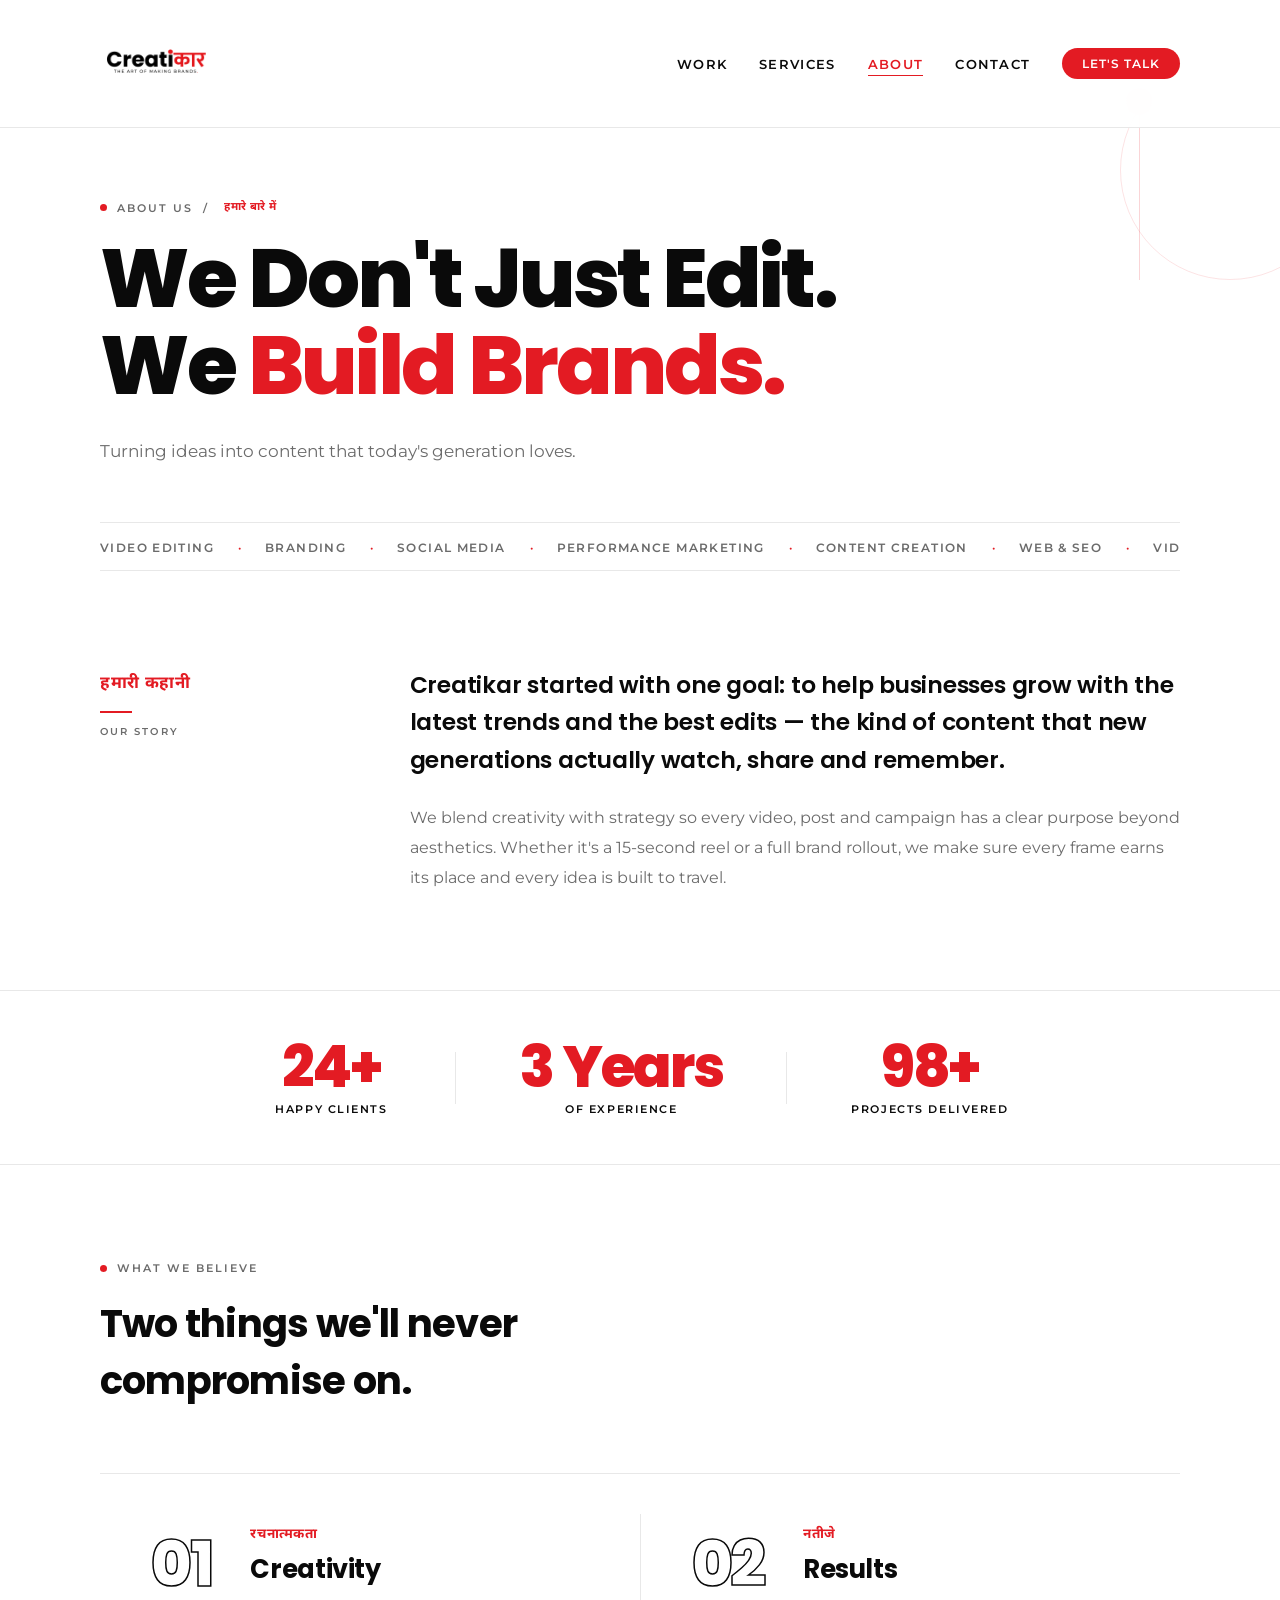
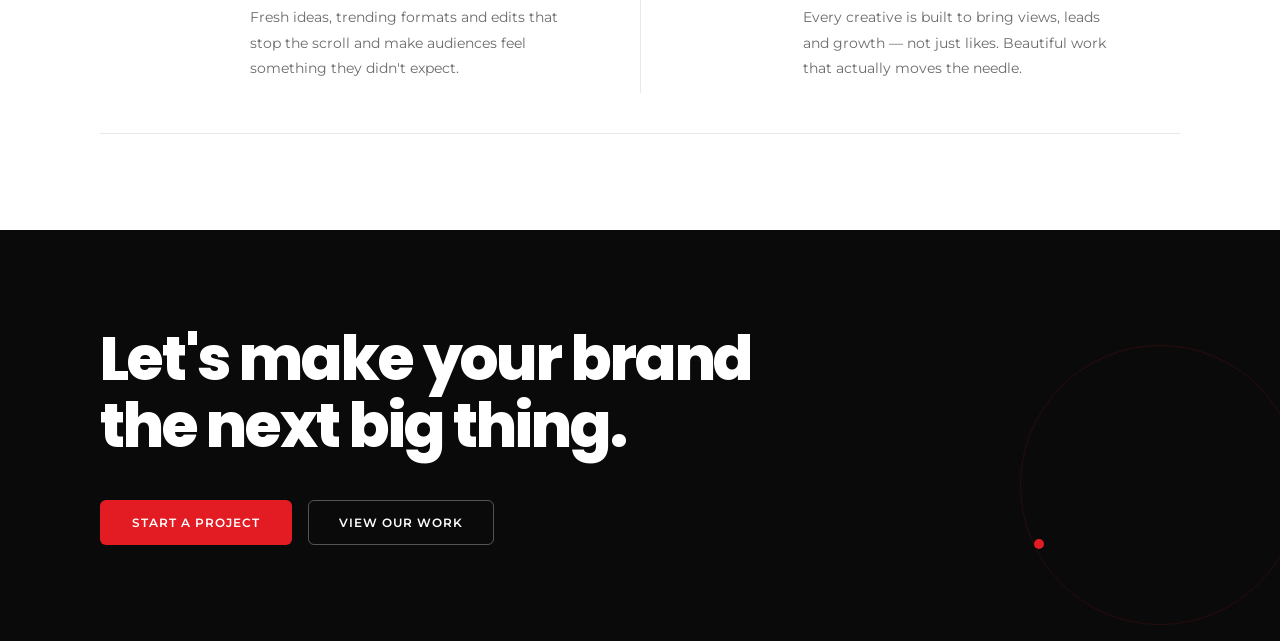
==== about.html @ d61cc908 "Initial commit: Creatikar agency website" ====
<!DOCTYPE html>
<html lang="en">
<head>
  <meta charset="UTF-8" />
  <meta name="viewport" content="width=device-width, initial-scale=1.0" />
  <title>About — Creatikar</title>

  <link rel="preconnect" href="https://fonts.googleapis.com" />
  <link rel="preconnect" href="https://fonts.gstatic.com" crossorigin />
  <link
    href="https://fonts.googleapis.com/css2?family=Poppins:wght@400;600;700;800&family=Montserrat:wght@400;500;600&family=Noto+Sans+Devanagari:wght@700&display=swap"
    rel="stylesheet"
  />

  <link rel="stylesheet" href="style.css" />
  <link rel="stylesheet" href="about.css" />
</head>
<body>

  <!-- ══════════════════ NAVBAR ══════════════════ -->
  <nav class="navbar" role="navigation" aria-label="Main navigation">
    <div class="container navbar__inner">
      <a href="index.html" class="logo" aria-label="Creatikar home">
        <img src="logo.jpg" alt="Creatikar" class="logo__img" />
      </a>

      <button class="hamburger" id="hamburger" aria-label="Toggle menu" aria-expanded="false">
        <span></span><span></span><span></span>
      </button>

      <ul class="nav__links" id="navLinks" role="list">
        <li><a href="index.html#work"    class="nav__link">Work</a></li>
        <li><a href="services.html"      class="nav__link">Services</a></li>
        <li><a href="about.html"         class="nav__link nav__link--active">About</a></li>
        <li><a href="contact.html" class="nav__link">Contact</a></li>
        <li><a href="contact.html" class="btn btn--pill">Let's Talk</a></li>
      </ul>
    </div>
  </nav>

  <!-- ══════════════════ HERO ══════════════════ -->
  <section class="abt-hero" aria-label="About hero">

    <!-- Decorative geometric shapes -->
    <div class="geo geo--circle"  aria-hidden="true"></div>
    <div class="geo geo--line"    aria-hidden="true"></div>
    <div class="geo geo--dot"     aria-hidden="true"></div>

    <div class="container abt-hero__inner">
      <div class="abt-hero__content">
        <p class="eyebrow animate fade-up delay-1">
          <span class="eyebrow__dot"></span>
          ABOUT US &nbsp;/&nbsp; <span class="deva">हमारे बारे में</span>
        </p>

        <h1 class="abt-hero__headline animate fade-up delay-2">
          We Don't Just Edit.<br />
          We <span class="red">Build Brands.</span>
        </h1>

        <p class="abt-hero__sub animate fade-up delay-3">
          Turning ideas into content that today's generation loves.
        </p>
      </div>

      <!-- Scrolling marquee strip -->
      <div class="marquee-wrap animate fade-up delay-4" aria-hidden="true">
        <div class="marquee__track">
          <span>Video Editing</span><span class="marquee__sep">·</span>
          <span>Branding</span><span class="marquee__sep">·</span>
          <span>Social Media</span><span class="marquee__sep">·</span>
          <span>Performance Marketing</span><span class="marquee__sep">·</span>
          <span>Content Creation</span><span class="marquee__sep">·</span>
          <span>Web &amp; SEO</span><span class="marquee__sep">·</span>
          <!-- repeat for seamless loop -->
          <span>Video Editing</span><span class="marquee__sep">·</span>
          <span>Branding</span><span class="marquee__sep">·</span>
          <span>Social Media</span><span class="marquee__sep">·</span>
          <span>Performance Marketing</span><span class="marquee__sep">·</span>
          <span>Content Creation</span><span class="marquee__sep">·</span>
          <span>Web &amp; SEO</span><span class="marquee__sep">·</span>
        </div>
      </div>
    </div>
  </section>

  <!-- ══════════════════ OUR STORY ══════════════════ -->
  <section class="story" aria-labelledby="story-heading">
    <div class="container story__grid">

      <!-- Left label col -->
      <div class="story__label-col animate fade-up delay-1">
        <p class="story__label">
          <span class="deva">हमारी कहानी</span>
        </p>
        <div class="story__redline"></div>
        <p class="story__sublabel">OUR STORY</p>
      </div>

      <!-- Right text col -->
      <div class="story__text animate fade-up delay-2">
        <p class="story__para story__para--lead" id="story-heading">
          Creatikar started with one goal: to help businesses grow with the latest trends and the best edits — the kind of content that new generations actually watch, share and remember.
        </p>
        <p class="story__para">
          We blend creativity with strategy so every video, post and campaign has a clear purpose beyond aesthetics. Whether it's a 15-second reel or a full brand rollout, we make sure every frame earns its place and every idea is built to travel.
        </p>
      </div>
    </div>
  </section>

  <!-- ══════════════════ NUMBERS STRIP ══════════════════ -->
  <div class="numbers-strip" aria-label="Agency statistics">
    <div class="container numbers-strip__inner">

      <div class="nstat">
        <span class="nstat__num" data-target="25" data-suffix="+">0+</span>
        <span class="nstat__label">Happy Clients</span>
      </div>

      <div class="nstat__divider" aria-hidden="true"></div>

      <div class="nstat">
        <span class="nstat__num" data-target="3" data-prefix="" data-suffix=" Years">0 Years</span>
        <span class="nstat__label">of Experience</span>
      </div>

      <div class="nstat__divider" aria-hidden="true"></div>

      <div class="nstat">
        <span class="nstat__num" data-target="100" data-suffix="+">0+</span>
        <span class="nstat__label">Projects Delivered</span>
      </div>

    </div>
  </div>

  <!-- ══════════════════ WHAT WE BELIEVE ══════════════════ -->
  <section class="values" aria-labelledby="values-heading">
    <div class="container">
      <p class="eyebrow animate fade-up delay-1">
        <span class="eyebrow__dot"></span>WHAT WE BELIEVE
      </p>
      <h2 class="values__heading animate fade-up delay-2" id="values-heading">
        Two things we'll never compromise on.
      </h2>

      <div class="values__grid animate fade-up delay-3">

        <div class="value-block" tabindex="0">
          <span class="value-block__num">01</span>
          <div class="value-block__body">
            <p class="value-block__deva deva">रचनात्मकता</p>
            <h3 class="value-block__name">Creativity</h3>
            <p class="value-block__desc">Fresh ideas, trending formats and edits that stop the scroll and make audiences feel something they didn't expect.</p>
          </div>
        </div>

        <div class="values__vline" aria-hidden="true"></div>

        <div class="value-block" tabindex="0">
          <span class="value-block__num">02</span>
          <div class="value-block__body">
            <p class="value-block__deva deva">नतीजे</p>
            <h3 class="value-block__name">Results</h3>
            <p class="value-block__desc">Every creative is built to bring views, leads and growth — not just likes. Beautiful work that actually moves the needle.</p>
          </div>
        </div>

      </div>
    </div>
  </section>


  <!-- ══════════════════ CLOSING CTA ══════════════════ -->
  <section class="abt-cta animate fade-up delay-1" aria-label="Call to action">
    <div class="container abt-cta__inner">

      <!-- Red accent shapes inside CTA -->
      <div class="cta-geo cta-geo--circle" aria-hidden="true"></div>
      <div class="cta-geo cta-geo--dot"    aria-hidden="true"></div>

      <h2 class="abt-cta__heading">
        Let's make your brand<br />the next big thing.
      </h2>
      <div class="abt-cta__btns">
        <a href="contact.html"       class="btn btn--primary">Start a Project</a>
        <a href="index.html#work"    class="btn btn--outline btn--outline-white">View Our Work</a>
      </div>
    </div>
  </section>

  <!-- Cursor -->
  <div id="cursor"      aria-hidden="true"></div>
  <div id="cursor-ring" aria-hidden="true"></div>

  <script src="script.js"></script>
  <script src="about.js"></script>
</body>
</html>
---- style.css ----
/* ═══════════════════════════════════════════════════════════
   CREATIKAR — Hero Page Stylesheet
   Color palette as CSS custom properties (easy to change)
═══════════════════════════════════════════════════════════ */

/* ── Design Tokens ─────────────────────────────────────── */
:root {
  --red:        #E31B23;
  --white:      #FFFFFF;
  --black:      #0A0A0A;
  --grey:       #6B6B6B;
  --border:     #E8E8E8;
  --surface:    #F8F8F8;

  --font-head:  'Poppins', sans-serif;
  --font-body:  'Montserrat', sans-serif;
  --font-deva:  'Noto Sans Devanagari', sans-serif;

  --max-w:      1200px;
  --nav-h:      128px;
  --radius:     6px;
  --transition: 240ms cubic-bezier(.4,0,.2,1);
}

/* ── Reset & Base ───────────────────────────────────────── */
*, *::before, *::after { box-sizing: border-box; margin: 0; padding: 0; }

html { scroll-behavior: smooth; }

body {
  font-family: var(--font-body);
  background: var(--white);
  color: var(--black);
  -webkit-font-smoothing: antialiased;
  overflow-x: hidden;
}

img, svg { display: block; max-width: 100%; }
ul { list-style: none; }
a { text-decoration: none; color: inherit; }

/* ── Utility ────────────────────────────────────────────── */
.red { color: var(--red); }

.container {
  width: 100%;
  max-width: var(--max-w);
  margin-inline: auto;
  padding-inline: clamp(20px, 5vw, 60px);
}

/* ═══════════════════════════════════════════════════════════
   NAVBAR
═══════════════════════════════════════════════════════════ */
.navbar {
  position: fixed;
  inset-block-start: 0;
  inset-inline: 0;
  z-index: 100;
  height: var(--nav-h);
  background: rgba(255,255,255,0.92);
  backdrop-filter: blur(12px);
  border-bottom: 1px solid var(--border);
}

.navbar__inner {
  display: flex;
  align-items: center;
  justify-content: space-between;
  height: 100%;
}

/* Logo */
.logo {
  display: flex;
  align-items: center;
  transition: opacity var(--transition);
  flex-shrink: 0;
}
.logo:hover { opacity: .72; }

.logo__img {
  height: 112px;         /* 2× the previous 56px — full logo visible, no crop */
  width: auto;
  object-fit: contain;
  display: block;
  mix-blend-mode: multiply;
}

/* Nav links */
.nav__links {
  display: flex;
  align-items: center;
  gap: clamp(16px, 2.5vw, 36px);
}

.nav__link {
  font-family: var(--font-body);
  font-size: .82rem;
  font-weight: 600;
  text-transform: uppercase;
  letter-spacing: .10em;
  color: var(--black);
  position: relative;
  padding-block-end: 2px;
}

/* Red underline slide on hover */
.nav__link::after {
  content: '';
  position: absolute;
  bottom: -2px; left: 0;
  width: 0; height: 1.5px;
  background: var(--red);
  transition: width var(--transition);
}
.nav__link:hover::after { width: 100%; }
.nav__link:hover { color: var(--red); }

/* ── Buttons ────────────────────────────────────────────── */
.btn {
  font-family: var(--font-body);
  font-size: .78rem;
  font-weight: 600;
  letter-spacing: .08em;
  text-transform: uppercase;
  cursor: pointer;
  border: none;
  display: inline-flex;
  align-items: center;
  gap: 8px;
  transition: transform var(--transition), box-shadow var(--transition), background var(--transition), color var(--transition);
}

.btn:hover { transform: translateY(-2px); }
.btn:active { transform: translateY(0); }

/* Pill button (nav) */
.btn--pill {
  padding: 8px 20px;
  border-radius: 100px;
  background: var(--red);
  color: var(--white);
  font-size: .75rem;
}
.btn--pill:hover {
  background: #c41019;
  box-shadow: 0 6px 20px rgba(227,27,35,.25);
}

/* Primary solid */
.btn--primary {
  padding: 15px 32px;
  border-radius: var(--radius);
  background: var(--red);
  color: var(--white);
}
.btn--primary:hover {
  background: #c41019;
  box-shadow: 0 8px 24px rgba(227,27,35,.28);
}

/* Secondary outlined */
.btn--outline {
  padding: 14px 30px;
  border-radius: var(--radius);
  border: 1.5px solid var(--black);
  color: var(--black);
  background: transparent;
}
.btn--outline:hover {
  border-color: var(--red);
  color: var(--red);
  box-shadow: 0 6px 20px rgba(10,10,10,.08);
}

/* ── Hamburger (mobile) ─────────────────────────────────── */
.hamburger {
  display: none;
  flex-direction: column;
  gap: 5px;
  background: none;
  border: none;
  cursor: pointer;
  padding: 4px;
}
.hamburger span {
  display: block;
  width: 24px; height: 2px;
  background: var(--black);
  border-radius: 2px;
  transition: transform var(--transition), opacity var(--transition);
}
.hamburger.open span:nth-child(1) { transform: translateY(7px) rotate(45deg); }
.hamburger.open span:nth-child(2) { opacity: 0; }
.hamburger.open span:nth-child(3) { transform: translateY(-7px) rotate(-45deg); }

/* ═══════════════════════════════════════════════════════════
   HERO
═══════════════════════════════════════════════════════════ */
.hero {
  padding-block-start: calc(var(--nav-h) + 80px);
  padding-block-end: 60px;
  min-height: 100svh;
  display: flex;
  align-items: center;
}

.hero__grid {
  display: grid;
  grid-template-columns: 1fr 1fr;
  gap: clamp(40px, 6vw, 96px);
  align-items: center;
}

/* ── Left ── */
.hero__left { max-width: 560px; }

.hero__eyebrow {
  font-family: var(--font-body);
  font-size: .72rem;
  font-weight: 600;
  letter-spacing: .18em;
  text-transform: uppercase;
  color: var(--grey);
  display: flex;
  align-items: center;
  gap: 10px;
  margin-block-end: 24px;
}

.eyebrow__dot {
  display: inline-block;
  width: 7px; height: 7px;
  border-radius: 50%;
  background: var(--red);
  flex-shrink: 0;
}

.eyebrow__vline {
  display: inline-block;
  width: 1px;
  height: 12px;
  background: var(--border);
  margin-inline: 4px;
}

.eyebrow__hi {
  font-family: var(--font-deva);
  color: var(--red);
  font-weight: 700;
  font-size: .78rem;
  letter-spacing: .04em;
  text-transform: none;
}

.hero__headline {
  font-family: var(--font-head);
  font-size: clamp(2.8rem, 6vw, 5rem);
  font-weight: 800;
  line-height: 1.05;
  letter-spacing: -0.03em;
  color: var(--black);
  margin-block-end: 20px;
}

.hero__headline-hi {
  display: flex;
  align-items: center;
  gap: 12px;
  font-family: var(--font-deva);
  font-size: clamp(1.2rem, 2.2vw, 1.55rem);
  font-weight: 700;
  color: var(--red);
  margin-block-end: 24px;
}

.hero__headline-hi .hi-line {
  display: inline-block;
  width: 40px;
  height: 2px;
  background: var(--red);
  flex-shrink: 0;
}

.hero__sub {
  font-size: clamp(.88rem, 1.6vw, 1.05rem);
  line-height: 1.75;
  color: var(--grey);
  margin-block-end: 44px;
  max-width: 440px;
}

.hero__ctas {
  display: flex;
  flex-wrap: wrap;
  gap: 16px;
  margin-block-end: 52px;
}

.hero__deva {
  font-family: var(--font-deva);
  font-weight: 700;
  font-size: 1.05rem;
  color: var(--red);
  letter-spacing: .04em;
  opacity: .55;
}

/* ── Right — Showcase card ─────────────────────────────── */
.hero__right {
  position: relative;
  display: flex;
  justify-content: center;
  align-items: center;
  min-height: 400px;
}

.showcase {
  width: 100%;
  max-width: 440px;
  background: var(--white);
  border: 1px solid var(--border);
  border-radius: 16px;
  padding: 32px;
  position: relative;
  box-shadow: 0 2px 40px rgba(10,10,10,.06);
}

/* Play button */
.play-btn {
  width: 64px; height: 64px;
  border-radius: 50%;
  background: var(--red);
  display: flex;
  align-items: center;
  justify-content: center;
  margin-block-end: 28px;
  cursor: pointer;
  transition: transform var(--transition), box-shadow var(--transition);
}
.play-btn:hover {
  transform: scale(1.08);
  box-shadow: 0 8px 28px rgba(227,27,35,.32);
}

/* Timeline inside card */
.timeline { }

.timeline__label {
  font-family: var(--font-body);
  font-size: .65rem;
  font-weight: 600;
  letter-spacing: .16em;
  text-transform: uppercase;
  color: var(--grey);
  margin-block-end: 16px;
}

.track {
  display: grid;
  grid-template-columns: 52px 1fr;
  align-items: center;
  gap: 12px;
  margin-block-end: 12px;
}

.track__name {
  font-family: var(--font-body);
  font-size: .68rem;
  font-weight: 500;
  color: var(--grey);
  letter-spacing: .04em;
  text-transform: uppercase;
}

.track__bar-wrap {
  height: 6px;
  background: var(--surface);
  border-radius: 100px;
  overflow: hidden;
}

.track__bar {
  height: 100%;
  background: var(--border);
  border-radius: 100px;
  transition: width 1s ease;
}

.track__bar--red { background: var(--red); }

/* Waveform */
.waveform {
  margin-block-start: 24px;
  opacity: .8;
}
.waveform svg { width: 100%; }

/* Badge */
.badge {
  position: absolute;
  top: -18px; right: 24px;
  background: var(--black);
  color: var(--white);
  border-radius: 100px;
  padding: 7px 16px;
  display: flex;
  align-items: baseline;
  gap: 6px;
}
.badge__num {
  font-family: var(--font-head);
  font-size: .9rem;
  font-weight: 700;
  color: var(--red);
}
.badge__txt {
  font-family: var(--font-body);
  font-size: .65rem;
  font-weight: 600;
  letter-spacing: .06em;
  text-transform: uppercase;
  color: rgba(255,255,255,.75);
}

/* Floating accent shapes */
.shape {
  position: absolute;
  pointer-events: none;
}
.shape--circle {
  width: 120px; height: 120px;
  border-radius: 50%;
  border: 1.5px solid var(--border);
  bottom: -30px; right: -20px;
  z-index: -1;
}
.shape--line {
  width: 1px; height: 90px;
  background: var(--red);
  top: 20px; left: -12px;
  opacity: .18;
}

/* ═══════════════════════════════════════════════════════════
   STATS STRIP
═══════════════════════════════════════════════════════════ */
.stats-strip {
  border-top: 1px solid var(--border);
  border-bottom: 1px solid var(--border);
  padding-block: 28px;
}

.stats-strip__inner {
  display: flex;
  align-items: center;
  justify-content: center;
  gap: clamp(20px, 4vw, 64px);
  flex-wrap: wrap;
}

.stat {
  display: flex;
  flex-direction: column;
  align-items: center;
  gap: 4px;
}

.stat__num {
  font-family: var(--font-head);
  font-size: clamp(1.4rem, 3vw, 2rem);
  font-weight: 800;
  color: var(--red);
  letter-spacing: -0.02em;
  line-height: 1;
}

.stat__label {
  font-family: var(--font-body);
  font-size: .68rem;
  font-weight: 600;
  letter-spacing: .14em;
  text-transform: uppercase;
  color: var(--grey);
}

.stat__divider {
  width: 1px;
  height: 36px;
  background: var(--border);
}

/* ═══════════════════════════════════════════════════════════
   ANIMATION — fade-up on load
═══════════════════════════════════════════════════════════ */
.animate {
  opacity: 0;
  transform: translateY(24px);
  transition: opacity .6s ease, transform .6s ease;
}
.animate.visible {
  opacity: 1;
  transform: translateY(0);
}

.delay-1 { transition-delay: .05s; }
.delay-2 { transition-delay: .15s; }
.delay-3 { transition-delay: .28s; }
.delay-4 { transition-delay: .42s; }
.delay-5 { transition-delay: .58s; }

/* ═══════════════════════════════════════════════════════════
   RESPONSIVE — Tablet (≤ 900px)
═══════════════════════════════════════════════════════════ */
@media (max-width: 900px) {

  .hero__grid {
    grid-template-columns: 1fr;
    gap: 56px;
  }

  .hero__left { max-width: 100%; }

  .hero__right { min-height: auto; }

  .showcase { max-width: 100%; }

  .shape--circle { bottom: -20px; right: 0; }

  .stat__divider:nth-child(4) { display: none; }

  .br--desktop { display: none; }
}

/* ═══════════════════════════════════════════════════════════
   RESPONSIVE — Mobile (≤ 600px)
═══════════════════════════════════════════════════════════ */
@media (max-width: 600px) {

  :root { --nav-h: 96px; }

  /* Hamburger visible */
  .hamburger { display: flex; }

  /* Nav links hidden by default, shown when open */
  .nav__links {
    display: none;
    flex-direction: column;
    position: absolute;
    inset-block-start: var(--nav-h);
    inset-inline: 0;
    background: var(--white);
    border-bottom: 1px solid var(--border);
    padding: 20px clamp(20px, 5vw, 60px) 28px;
    gap: 20px;
    align-items: flex-start;
    box-shadow: 0 8px 24px rgba(10,10,10,.06);
  }

  .nav__links.open { display: flex; }

  .hero {
    padding-block-start: calc(var(--nav-h) + 44px);
    padding-block-end: 40px;
    min-height: auto;
  }

  .hero__headline {
    font-size: clamp(2.2rem, 10vw, 3rem);
  }

  .hero__ctas {
    flex-direction: column;
    gap: 12px;
  }

  .btn--primary, .btn--outline {
    width: 100%;
    justify-content: center;
  }

  .stats-strip__inner {
    gap: 16px;
  }

  .stat__divider { display: none; }

  .badge { top: -14px; right: 16px; }

  .shape { display: none; }
}
---- about.css ----
/* ═══════════════════════════════════════════════════════════
   CREATIKAR — about.css
   Page-specific styles; inherits tokens from style.css
═══════════════════════════════════════════════════════════ */

/* ── Active nav state ───────────────────────────────────── */
.nav__link--active { color: var(--red); }
.nav__link--active::after { width: 100%; }

/* ── Shared eyebrow label ────────────────────────────────── */
.eyebrow {
  font-family: var(--font-body);
  font-size: .7rem;
  font-weight: 600;
  letter-spacing: .18em;
  text-transform: uppercase;
  color: var(--grey);
  display: flex;
  align-items: center;
  gap: 10px;
  margin-block-end: 20px;
}

/* Devanagari red accent */
.deva {
  font-family: var(--font-deva);
  color: var(--red);
  font-weight: 700;
  font-size: inherit;
  letter-spacing: .04em;
}

/* ═══════════════════════════════════════════════════════════
   HERO
═══════════════════════════════════════════════════════════ */
.abt-hero {
  position: relative;
  padding-block-start: calc(var(--nav-h) + 72px);
  padding-block-end: 0;
  overflow: hidden;
}

/* ── Geometric decoration ────────────────────────────────── */
.geo {
  position: absolute;
  pointer-events: none;
  z-index: 0;
}

.geo--circle {
  width: 220px; height: 220px;
  border-radius: 50%;
  border: 1px solid rgba(227,27,35,.12);
  top: 60px; right: -60px;
}

.geo--line {
  width: 1px; height: 180px;
  background: rgba(227,27,35,.18);
  top: 100px; right: 140px;
}

.geo--dot {
  width: 10px; height: 10px;
  border-radius: 50%;
  background: var(--red);
  top: 96px; right: 136px;
}

.abt-hero__inner {
  position: relative;
  z-index: 1;
}

.abt-hero__content {
  max-width: 760px;
  padding-block-end: 56px;
}

.abt-hero__headline {
  font-family: var(--font-head);
  font-size: clamp(2.8rem, 6.5vw, 5.4rem);
  font-weight: 800;
  line-height: 1.04;
  letter-spacing: -0.035em;
  color: var(--black);
  margin-block-end: 28px;
}

.abt-hero__sub {
  font-family: var(--font-body);
  font-size: clamp(.9rem, 1.6vw, 1.08rem);
  line-height: 1.75;
  color: var(--grey);
}

/* ── Scrolling marquee ───────────────────────────────────── */
.marquee-wrap {
  border-top: 1px solid var(--border);
  border-bottom: 1px solid var(--border);
  padding-block: 14px;
  overflow: hidden;
  white-space: nowrap;
}

.marquee__track {
  display: inline-flex;
  gap: 24px;
  animation: marquee 22s linear infinite;
}

.marquee__track span {
  font-family: var(--font-body);
  font-size: .72rem;
  font-weight: 600;
  letter-spacing: .12em;
  text-transform: uppercase;
  color: var(--grey);
}

.marquee__track .marquee__sep {
  color: var(--red);
  letter-spacing: 0;
}

@keyframes marquee {
  from { transform: translateX(0); }
  to   { transform: translateX(-50%); }
}

.marquee-wrap:hover .marquee__track { animation-play-state: paused; }

/* ═══════════════════════════════════════════════════════════
   OUR STORY
═══════════════════════════════════════════════════════════ */
.story {
  padding-block: 96px;
}

.story__grid {
  display: grid;
  grid-template-columns: 220px 1fr;
  gap: clamp(40px, 7vw, 112px);
  align-items: start;
}

/* Left label column */
.story__label-col { padding-block-start: 6px; }

.story__label {
  font-family: var(--font-deva);
  font-weight: 700;
  font-size: 1.05rem;
  color: var(--red);
  margin-block-end: 16px;
  display: block;
}

.story__redline {
  width: 32px; height: 2px;
  background: var(--red);
  margin-block-end: 12px;
}

.story__sublabel {
  font-family: var(--font-body);
  font-size: .65rem;
  font-weight: 600;
  letter-spacing: .2em;
  text-transform: uppercase;
  color: var(--grey);
}

/* Right text column */
.story__para {
  font-family: var(--font-body);
  line-height: 1.9;
  color: var(--grey);
  margin-block-end: 24px;
}

.story__para:last-child { margin-block-end: 0; }

.story__para--lead {
  font-family: var(--font-head);
  font-size: clamp(1.1rem, 2.2vw, 1.45rem);
  font-weight: 600;
  color: var(--black);
  line-height: 1.6;
  letter-spacing: -0.01em;
}

/* ═══════════════════════════════════════════════════════════
   NUMBERS STRIP
═══════════════════════════════════════════════════════════ */
.numbers-strip {
  border-top: 1px solid var(--border);
  border-bottom: 1px solid var(--border);
  padding-block: 48px;
}

.numbers-strip__inner {
  display: flex;
  align-items: center;
  justify-content: center;
  gap: clamp(24px, 5vw, 80px);
  flex-wrap: wrap;
}

.nstat {
  display: flex;
  flex-direction: column;
  align-items: center;
  gap: 6px;
  text-align: center;
}

.nstat__num {
  font-family: var(--font-head);
  font-size: clamp(2.2rem, 5vw, 3.6rem);
  font-weight: 800;
  letter-spacing: -0.04em;
  color: var(--red);
  line-height: 1;
  display: block;
  min-width: 120px;
  text-align: center;
}

.nstat__label {
  font-family: var(--font-body);
  font-size: .7rem;
  font-weight: 600;
  letter-spacing: .14em;
  text-transform: uppercase;
  color: var(--black);
}

.nstat__divider {
  width: 1px;
  height: 52px;
  background: var(--border);
  flex-shrink: 0;
}

/* ═══════════════════════════════════════════════════════════
   WHAT WE BELIEVE — VALUES
═══════════════════════════════════════════════════════════ */
.values {
  padding-block: 96px;
  background: var(--white);
}

.values__heading {
  font-family: var(--font-head);
  font-size: clamp(1.5rem, 3.5vw, 2.4rem);
  font-weight: 700;
  letter-spacing: -0.02em;
  color: var(--black);
  margin-block-end: 64px;
  max-width: 520px;
}

.values__grid {
  display: grid;
  grid-template-columns: 1fr auto 1fr;
  align-items: stretch;
  gap: 0;
  border-top: 1px solid var(--border);
  border-bottom: 1px solid var(--border);
}

.values__vline {
  width: 1px;
  background: var(--border);
  margin-block: 40px;
}

/* Value block */
.value-block {
  display: flex;
  gap: clamp(20px, 3vw, 40px);
  align-items: flex-start;
  padding: 52px clamp(24px, 4vw, 60px);
  cursor: default;
  outline: none;
  transition: background var(--transition);
}

.value-block:hover { background: #fafafa; }

.value-block:focus-visible { outline: 2px solid var(--red); outline-offset: -2px; }

/* Outlined number */
.value-block__num {
  font-family: var(--font-head);
  font-size: clamp(2.4rem, 5vw, 4rem);
  font-weight: 800;
  line-height: 1;
  letter-spacing: -0.04em;
  color: transparent;
  -webkit-text-stroke: 1.5px var(--black);
  flex-shrink: 0;
  transition: color var(--transition), -webkit-text-stroke-color var(--transition);
  padding-block-start: 6px;
}

.value-block:hover .value-block__num,
.value-block:focus-visible .value-block__num {
  color: var(--red);
  -webkit-text-stroke-color: var(--red);
}

.value-block__deva {
  font-size: .85rem;
  margin-block-end: 6px;
  display: block;
}

.value-block__name {
  font-family: var(--font-head);
  font-size: clamp(1.2rem, 2.2vw, 1.6rem);
  font-weight: 700;
  letter-spacing: -0.015em;
  color: var(--black);
  margin-block-end: 16px;
}

.value-block__desc {
  font-family: var(--font-body);
  font-size: .88rem;
  line-height: 1.8;
  color: var(--grey);
}

/* ═══════════════════════════════════════════════════════════
   TEAM
═══════════════════════════════════════════════════════════ */
.team {
  padding-block: 96px;
  border-top: 1px solid var(--border);
}

.team__heading {
  font-family: var(--font-head);
  font-size: clamp(1.6rem, 3.5vw, 2.6rem);
  font-weight: 800;
  letter-spacing: -0.025em;
  color: var(--black);
  margin-block-end: 64px;
}

.team__grid {
  display: grid;
  grid-template-columns: repeat(3, 1fr);
  gap: 28px;
}

/* Team card */
.team-card {
  border: 1px solid var(--border);
  border-radius: 12px;
  padding: 40px 32px;
  display: flex;
  flex-direction: column;
  gap: 28px;
  cursor: default;
  outline: none;
  transition:
    border-color var(--transition),
    transform var(--transition),
    box-shadow var(--transition);
}

.team-card:hover,
.team-card:focus-visible {
  border-color: var(--red);
  transform: translateY(-5px);
  box-shadow: 0 12px 36px rgba(227,27,35,.08);
}

/* Avatar circle */
.team-card__avatar {
  width: 72px; height: 72px;
  border-radius: 50%;
  border: 1.5px solid var(--border);
  display: flex;
  align-items: center;
  justify-content: center;
  transition: background var(--transition), border-color var(--transition);
  flex-shrink: 0;
}

.team-card:hover .team-card__avatar,
.team-card:focus-visible .team-card__avatar {
  background: var(--red);
  border-color: var(--red);
}

.team-card__initials {
  font-family: var(--font-head);
  font-size: 1.1rem;
  font-weight: 800;
  color: var(--black);
  letter-spacing: .04em;
  transition: color var(--transition);
}

.team-card:hover .team-card__initials,
.team-card:focus-visible .team-card__initials {
  color: var(--white);
}

/* Card text */
.team-card__info { flex: 1; }

.team-card__role {
  font-family: var(--font-body);
  font-size: .65rem;
  font-weight: 600;
  letter-spacing: .14em;
  text-transform: uppercase;
  color: var(--red);
  margin-block-end: 6px;
}

.team-card__name {
  font-family: var(--font-head);
  font-size: 1.15rem;
  font-weight: 700;
  letter-spacing: -0.01em;
  color: var(--black);
  margin-block-end: 12px;
}

.team-card__bio {
  font-family: var(--font-body);
  font-size: .82rem;
  line-height: 1.75;
  color: var(--grey);
}

/* ═══════════════════════════════════════════════════════════
   CLOSING CTA BAND
═══════════════════════════════════════════════════════════ */
.abt-cta {
  background: var(--black);
  padding-block: 96px;
  position: relative;
  overflow: hidden;
}

/* Decorative geo inside CTA */
.cta-geo {
  position: absolute;
  pointer-events: none;
}

.cta-geo--circle {
  width: 280px; height: 280px;
  border-radius: 50%;
  border: 1px solid rgba(227,27,35,.14);
  bottom: -80px; right: -60px;
}

.cta-geo--dot {
  width: 10px; height: 10px;
  border-radius: 50%;
  background: var(--red);
  bottom: -4px; right: 196px;
}

.abt-cta__inner {
  position: relative;
  z-index: 1;
  display: flex;
  flex-direction: column;
  align-items: flex-start;
  gap: 40px;
}

.abt-cta__heading {
  font-family: var(--font-head);
  font-size: clamp(2rem, 5vw, 3.8rem);
  font-weight: 800;
  letter-spacing: -0.035em;
  color: var(--white);
  line-height: 1.1;
  max-width: 680px;
}

.abt-cta__btns {
  display: flex;
  flex-wrap: wrap;
  gap: 16px;
}

/* White-border outline variant for dark bg */
.btn--outline-white {
  border-color: rgba(255,255,255,.3);
  color: var(--white);
}

.btn--outline-white:hover {
  border-color: var(--red);
  color: var(--red);
  box-shadow: 0 6px 20px rgba(227,27,35,.15);
}

/* ═══════════════════════════════════════════════════════════
   RESPONSIVE — Tablet ≤ 900px
═══════════════════════════════════════════════════════════ */
@media (max-width: 900px) {

  .story__grid { grid-template-columns: 1fr; gap: 32px; }

  .story__label-col {
    display: flex;
    align-items: center;
    gap: 16px;
    padding-block-start: 0;
  }

  .story__redline { margin-block-end: 0; }

  .values__grid {
    grid-template-columns: 1fr;
  }

  .values__vline {
    width: 100%; height: 1px;
    margin-block: 0;
    margin-inline: 40px;
    background: var(--border);
  }

  .team__grid { grid-template-columns: repeat(2, 1fr); }

  .nstat__divider:last-of-type { display: none; }
}

/* ═══════════════════════════════════════════════════════════
   RESPONSIVE — Mobile ≤ 600px
═══════════════════════════════════════════════════════════ */
@media (max-width: 600px) {

  .abt-hero { padding-block-start: calc(var(--nav-h) + 44px); }

  .geo { display: none; }

  .value-block { padding: 36px 20px; gap: 16px; }

  .team__grid { grid-template-columns: 1fr; }

  .team-card { padding: 32px 24px; }

  .numbers-strip__inner { gap: 20px; }

  .nstat__divider { display: none; }

  .abt-cta { padding-block: 64px; }

  .abt-cta__btns { flex-direction: column; }

  .abt-cta__btns .btn { width: 100%; justify-content: center; }

  .marquee-wrap { display: none; }
}
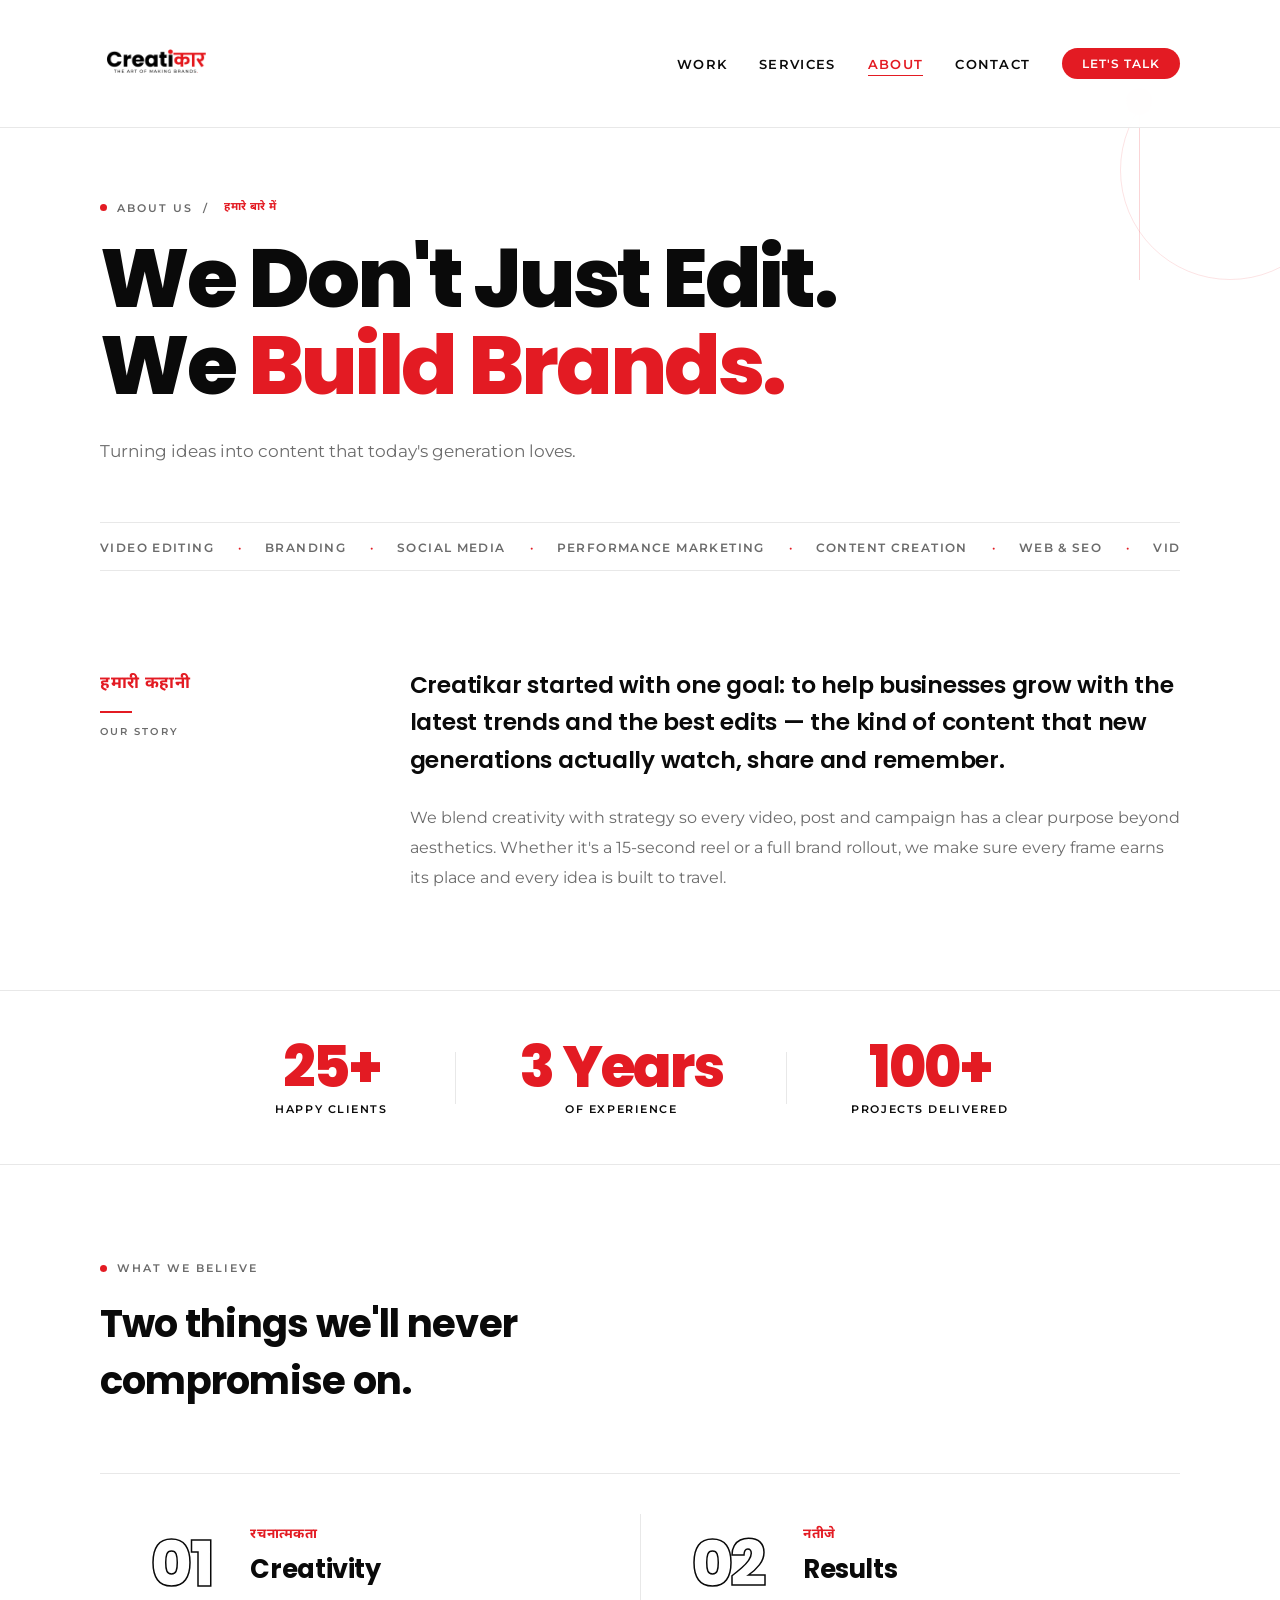
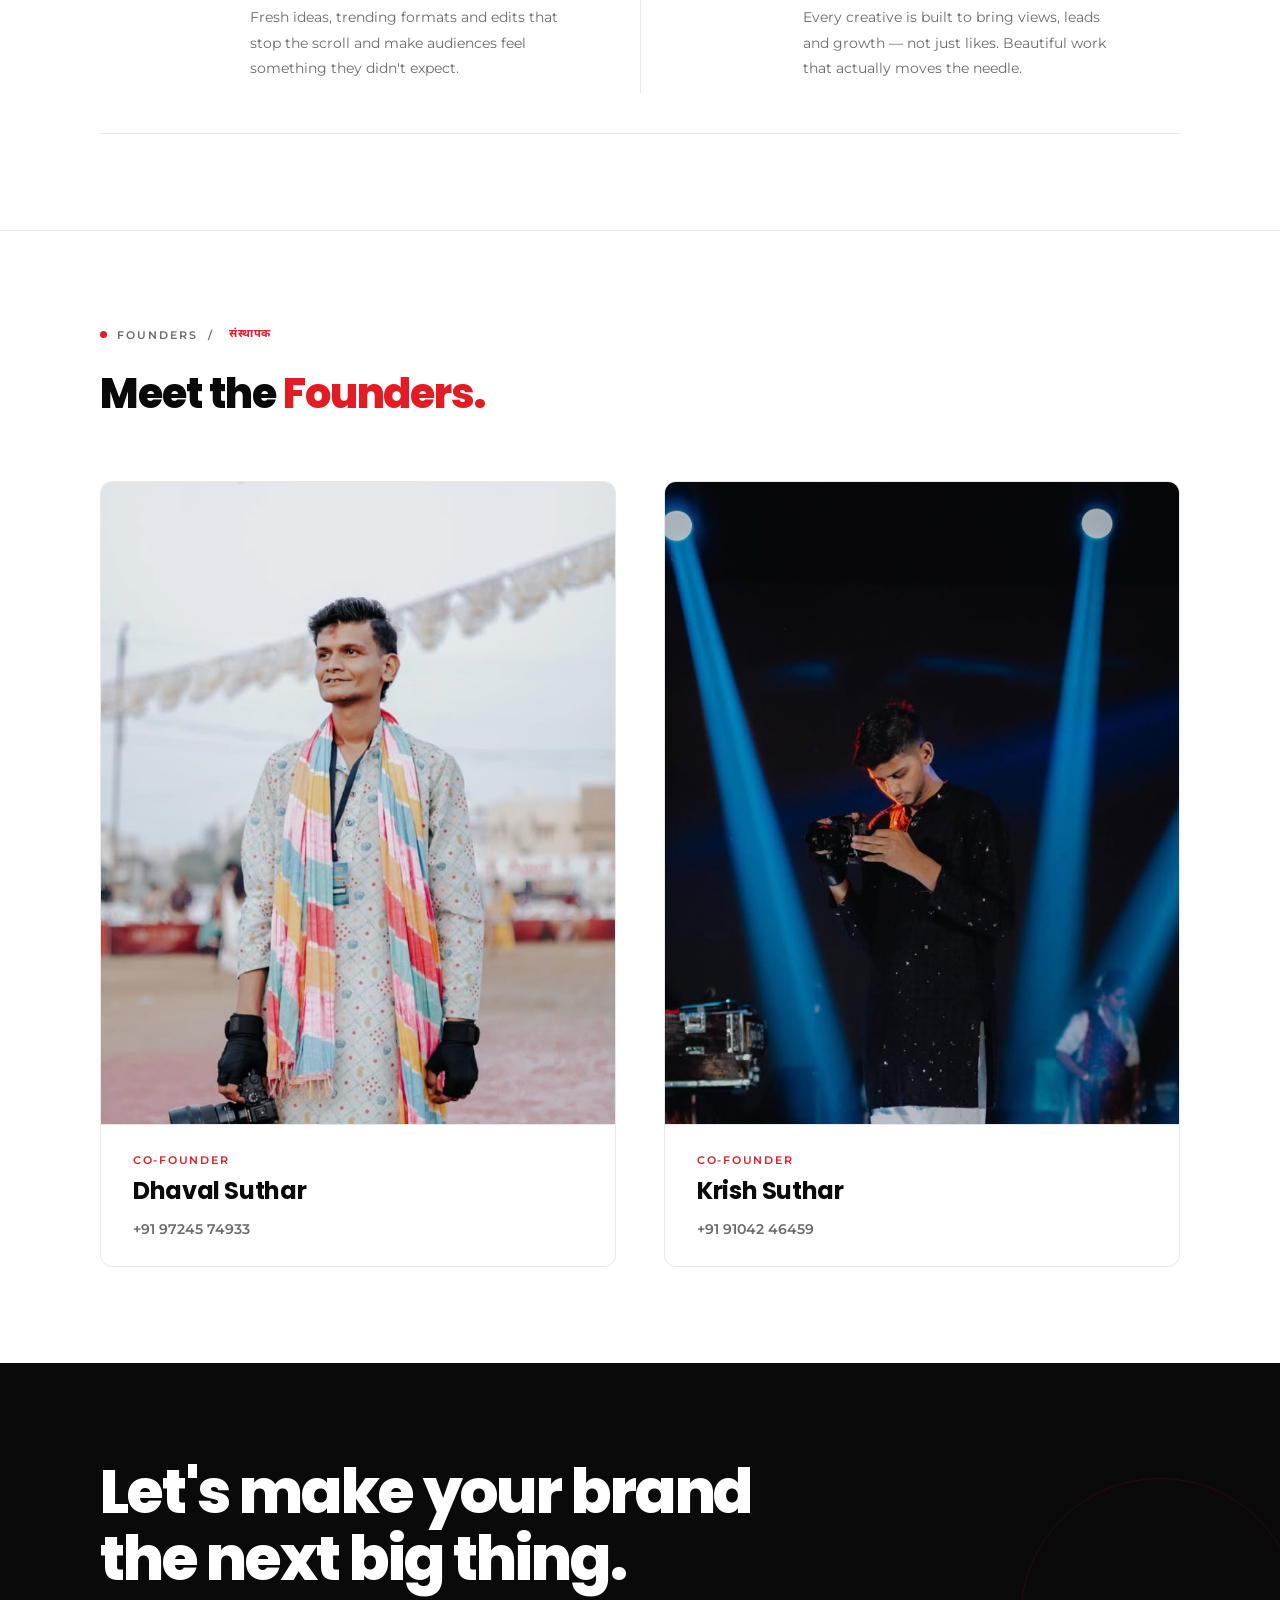
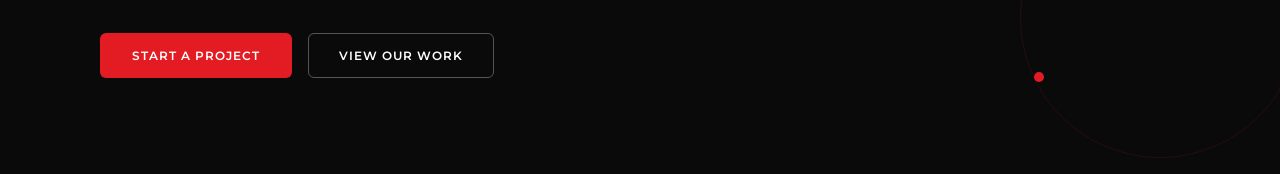
==== commit 2a007b57: "Update contact info and add founders Dhaval Suthar & Krish Suthar" ====
--- a/about.html
+++ b/about.html
@@ -172,6 +172,48 @@
   </section>
 
 
+  <!-- ══════════════════ FOUNDERS ══════════════════ -->
+  <section class="founders" aria-labelledby="founders-heading">
+    <div class="container">
+
+      <p class="eyebrow animate fade-up delay-1">
+        <span class="eyebrow__dot"></span>
+        FOUNDERS &nbsp;/&nbsp; <span class="deva">संस्थापक</span>
+      </p>
+      <h2 class="founders__heading animate fade-up delay-2" id="founders-heading">
+        Meet the <span class="red">Founders.</span>
+      </h2>
+
+      <div class="founders__grid">
+
+        <!-- Founder 1: Dhaval Suthar -->
+        <article class="founder-card animate fade-up delay-2">
+          <div class="founder-card__img-wrap">
+            <img src="dhaval.jpg" alt="Dhaval Suthar — Co-Founder, Creatikar" class="founder-card__img" />
+          </div>
+          <div class="founder-card__meta">
+            <p class="founder-card__role">Co-Founder</p>
+            <h3 class="founder-card__name">Dhaval Suthar</h3>
+            <a href="tel:+919724574933" class="founder-card__phone">+91 97245 74933</a>
+          </div>
+        </article>
+
+        <!-- Founder 2: Krish Suthar -->
+        <article class="founder-card animate fade-up delay-3">
+          <div class="founder-card__img-wrap">
+            <img src="krish.jpg" alt="Krish Suthar — Co-Founder, Creatikar" class="founder-card__img" />
+          </div>
+          <div class="founder-card__meta">
+            <p class="founder-card__role">Co-Founder</p>
+            <h3 class="founder-card__name">Krish Suthar</h3>
+            <a href="tel:+919104246459" class="founder-card__phone">+91 91042 46459</a>
+          </div>
+        </article>
+
+      </div>
+    </div>
+  </section>
+
   <!-- ══════════════════ CLOSING CTA ══════════════════ -->
   <section class="abt-cta animate fade-up delay-1" aria-label="Call to action">
     <div class="container abt-cta__inner">
--- a/about.css
+++ b/about.css
@@ -441,6 +441,103 @@
 }
 
 /* ═══════════════════════════════════════════════════════════
+   FOUNDERS
+═══════════════════════════════════════════════════════════ */
+.founders {
+  padding-block: 96px;
+  border-top: 1px solid var(--border);
+}
+
+.founders__heading {
+  font-family: var(--font-head);
+  font-size: clamp(1.6rem, 3.5vw, 2.6rem);
+  font-weight: 800;
+  letter-spacing: -0.025em;
+  color: var(--black);
+  margin-block-end: 56px;
+}
+
+.founders__grid {
+  display: grid;
+  grid-template-columns: repeat(2, 1fr);
+  gap: clamp(28px, 4vw, 48px);
+}
+
+.founder-card {
+  border: 1px solid var(--border);
+  border-radius: 12px;
+  overflow: hidden;
+  background: var(--white);
+  transition:
+    border-color var(--transition),
+    transform var(--transition),
+    box-shadow var(--transition);
+}
+
+.founder-card:hover {
+  border-color: var(--red);
+  transform: translateY(-5px);
+  box-shadow: 0 12px 36px rgba(227,27,35,.08);
+}
+
+.founder-card__img-wrap {
+  aspect-ratio: 4 / 5;
+  overflow: hidden;
+  background: var(--surface);
+  border-bottom: 1px solid var(--border);
+}
+
+.founder-card__img {
+  width: 100%;
+  height: 100%;
+  object-fit: cover;
+  object-position: top center;
+  transition: transform 400ms cubic-bezier(.4,0,.2,1);
+}
+
+.founder-card:hover .founder-card__img {
+  transform: scale(1.03);
+}
+
+.founder-card__meta {
+  padding: 28px 32px;
+  display: flex;
+  flex-direction: column;
+  gap: 6px;
+}
+
+.founder-card__role {
+  font-family: var(--font-body);
+  font-size: .68rem;
+  font-weight: 600;
+  letter-spacing: .16em;
+  text-transform: uppercase;
+  color: var(--red);
+}
+
+.founder-card__name {
+  font-family: var(--font-head);
+  font-size: clamp(1.25rem, 2.2vw, 1.5rem);
+  font-weight: 700;
+  letter-spacing: -0.015em;
+  color: var(--black);
+}
+
+.founder-card__phone {
+  font-family: var(--font-body);
+  font-size: .88rem;
+  font-weight: 600;
+  color: var(--grey);
+  margin-block-start: 6px;
+  align-self: flex-start;
+  transition: color var(--transition);
+}
+
+.founder-card__phone:hover {
+  color: var(--red);
+}
+
+/* ═══════════════════════════════════════════════════════════
    CLOSING CTA BAND
 ═══════════════════════════════════════════════════════════ */
 .abt-cta {
@@ -552,6 +649,9 @@
 
   .team__grid { grid-template-columns: 1fr; }
 
+  .founders__grid { grid-template-columns: 1fr; }
+  .founder-card__meta { padding: 24px; }
+
   .team-card { padding: 32px 24px; }
 
   .numbers-strip__inner { gap: 20px; }
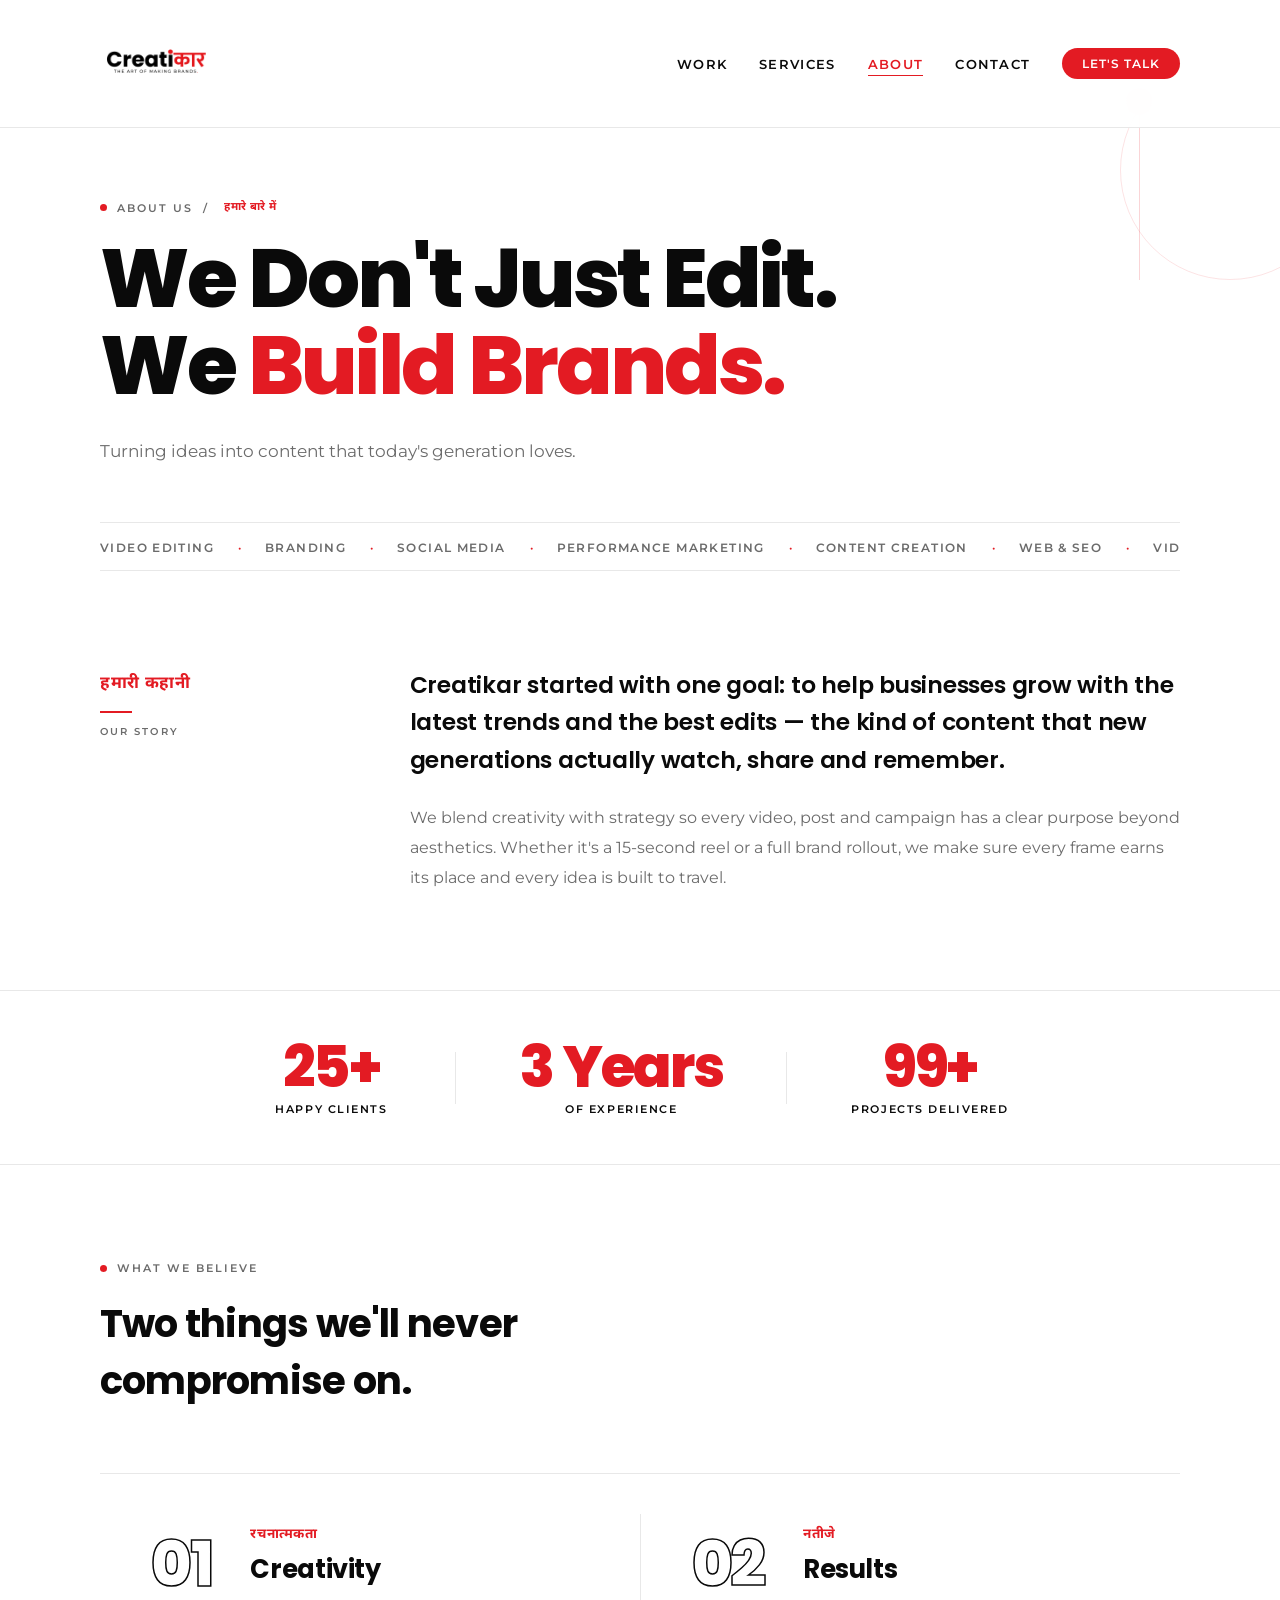
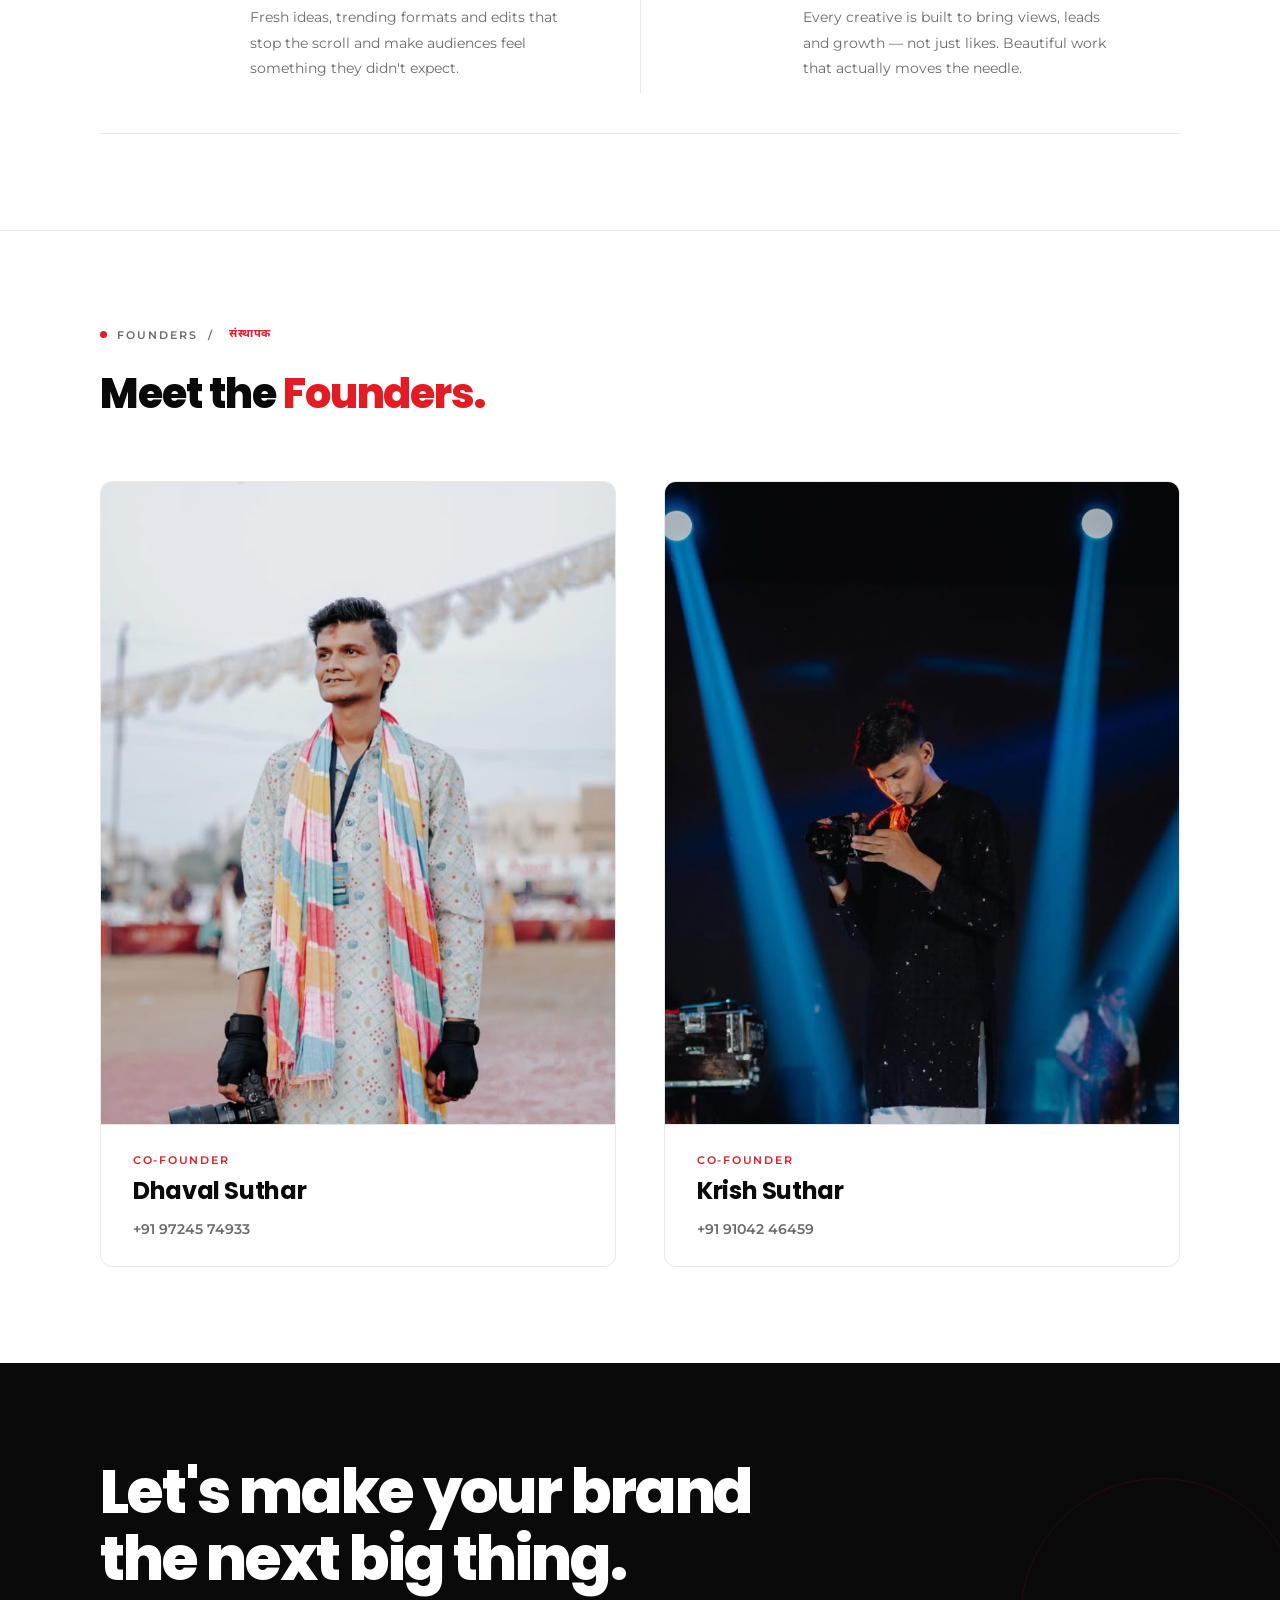
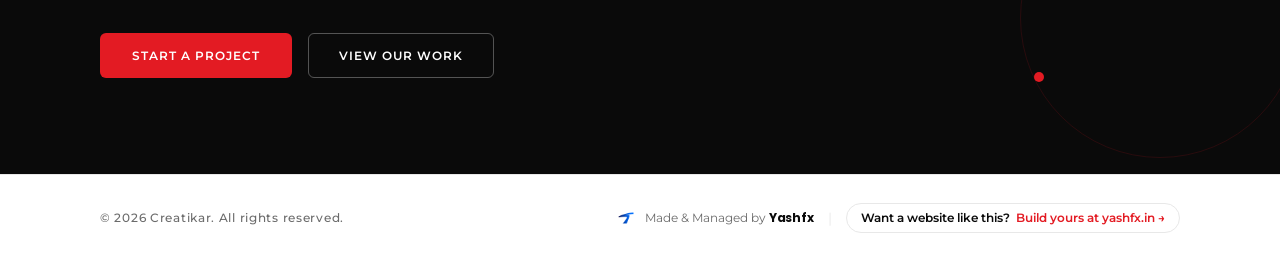
==== commit 98580268: "Add Yashfx footer branding and yashfx.in CTA across all pages" ====
--- a/about.html
+++ b/about.html
@@ -232,6 +232,23 @@
     </div>
   </section>
 
+  <!-- ══════════════════ FOOTER ══════════════════ -->
+  <footer class="site-footer" aria-label="Site footer">
+    <div class="container site-footer__inner">
+      <p class="site-footer__copy">&copy; 2026 Creatikar. All rights reserved.</p>
+      <div class="yashfx-credit">
+        <a href="https://yashfx.in" target="_blank" rel="noopener" class="yashfx-credit__brand" aria-label="Made and managed by Yashfx">
+          <img src="yashfx-logo.png" alt="Yashfx logo" class="yashfx-credit__logo" />
+          <span>Made &amp; Managed by <strong>Yashfx</strong></span>
+        </a>
+        <span class="yashfx-credit__sep" aria-hidden="true">|</span>
+        <a href="https://yashfx.in" target="_blank" rel="noopener" class="yashfx-credit__cta">
+          Want a website like this? <span>Build yours at yashfx.in &rarr;</span>
+        </a>
+      </div>
+    </div>
+  </footer>
+
   <!-- Cursor -->
   <div id="cursor"      aria-hidden="true"></div>
   <div id="cursor-ring" aria-hidden="true"></div>
--- a/style.css
+++ b/style.css
@@ -590,3 +590,109 @@
 
   .shape { display: none; }
 }
+
+/* ═══════════════════════════════════════════════════════════
+   SITE FOOTER — Made & Managed by Yashfx
+═══════════════════════════════════════════════════════════ */
+.site-footer {
+  background: var(--white);
+  border-top: 1px solid var(--border);
+  padding-block: 28px;
+}
+
+.site-footer__inner {
+  display: flex;
+  align-items: center;
+  justify-content: space-between;
+  gap: 20px;
+  flex-wrap: wrap;
+}
+
+.site-footer__copy {
+  font-family: var(--font-body);
+  font-size: .74rem;
+  font-weight: 500;
+  letter-spacing: .06em;
+  color: var(--grey);
+}
+
+.yashfx-credit {
+  display: flex;
+  align-items: center;
+  gap: 14px;
+  flex-wrap: wrap;
+}
+
+.yashfx-credit__brand {
+  display: inline-flex;
+  align-items: center;
+  gap: 8px;
+  font-family: var(--font-body);
+  font-size: .76rem;
+  color: var(--grey);
+}
+
+.yashfx-credit__logo {
+  height: 22px;
+  width: auto;
+  object-fit: contain;
+  display: block;
+}
+
+.yashfx-credit__brand strong {
+  font-family: var(--font-head);
+  font-weight: 700;
+  color: var(--black);
+  letter-spacing: -0.01em;
+}
+
+.yashfx-credit__sep {
+  color: var(--border);
+  font-size: .9rem;
+}
+
+.yashfx-credit__cta {
+  display: inline-flex;
+  align-items: center;
+  gap: 6px;
+  font-family: var(--font-body);
+  font-size: .74rem;
+  font-weight: 600;
+  color: var(--black);
+  padding: 7px 14px;
+  border: 1px solid var(--border);
+  border-radius: 100px;
+  transition: border-color var(--transition), color var(--transition), background var(--transition), transform var(--transition);
+}
+
+.yashfx-credit__cta span {
+  color: var(--red);
+  transition: color var(--transition);
+}
+
+.yashfx-credit__cta:hover {
+  background: var(--black);
+  border-color: var(--black);
+  color: var(--white);
+  transform: translateY(-1px);
+}
+
+.yashfx-credit__cta:hover span {
+  color: var(--white);
+}
+
+@media (max-width: 768px) {
+  .site-footer__inner {
+    flex-direction: column;
+    align-items: flex-start;
+    gap: 14px;
+  }
+
+  .yashfx-credit {
+    gap: 10px;
+  }
+
+  .yashfx-credit__sep {
+    display: none;
+  }
+}
